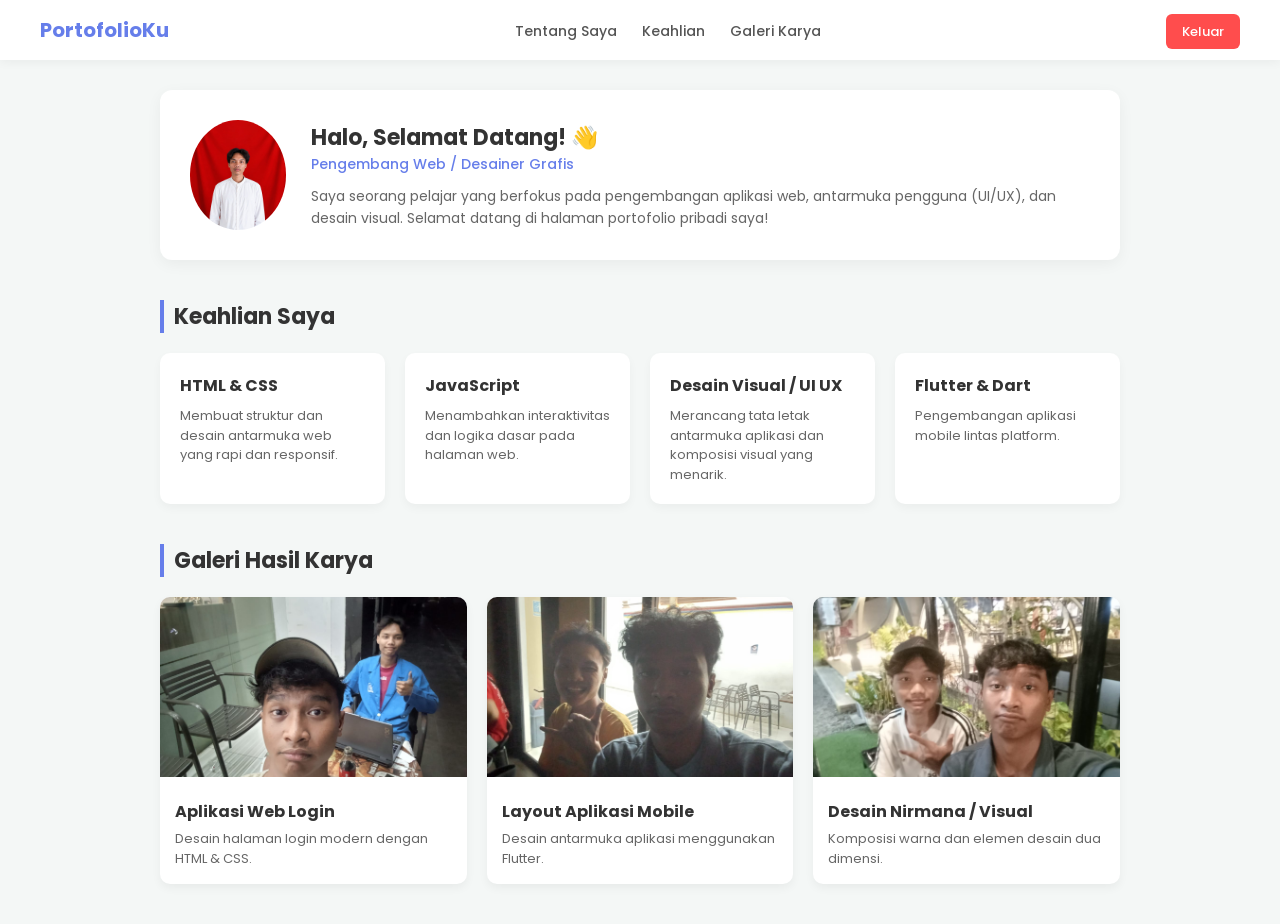
==== dashboard.html @ 4db44a09 "Add files via upload" ====
<!DOCTYPE html>
<html lang="id">
<head>
    <meta charset="UTF-8">
    <meta name="viewport" content="width=device-width, initial-scale=1.0">
    <title>Dashboard Profil - Portfolio Saya</title>
    <link rel="stylesheet" href="dashboard.css">
    <!-- Google Fonts -->
    <link href="https://fonts.googleapis.com/css2?family=Poppins:wght@300;400;500;600;700&display=swap" rel="stylesheet">
</head>
<body>

    <!-- Navigasi Atas -->
    <nav class="navbar">
        <div class="logo">PortofolioKu</div>
        <ul class="nav-links">
            <li><a href="#about">Tentang Saya</a></li>
            <li><a href="#skills">Keahlian</a></li>
            <li><a href="#gallery">Galeri Karya</a></li>
        </ul>
        <div class="user-action">
            <a href="index.html" class="btn-logout">Keluar</a>
        </div>
    </nav>

    <div class="main-container">
        <!-- Bagian 1: Tentang Saya (About Me) -->
        <section id="about" class="section profile-card">
            <div class="profile-header">
                <img src="poto_profil.jpeg" alt="Foto Profil" class="profile-img">
                <div class="profile-info">
                    <h2 id="nama-user">Halo, Selamat Datang! 👋</h2>
                    <p class="role">Pengembang Web / Desainer Grafis</p>
                    <p class="bio">
                        Saya seorang pelajar yang berfokus pada pengembangan aplikasi web, antarmuka pengguna (UI/UX), dan desain visual. Selamat datang di halaman portofolio pribadi saya!
                    </p>
                </div>
            </div>
        </section>

        <!-- Bagian 2: Daftar Keahlian (Skills) -->
        <section id="skills" class="section">
            <h2 class="section-title">Keahlian Saya</h2>
            <div class="skills-grid">
                <div class="skill-card">
                    <h3>HTML & CSS</h3>
                    <p>Membuat struktur dan desain antarmuka web yang rapi dan responsif.</p>
                </div>
                <div class="skill-card">
                    <h3>JavaScript</h3>
                    <p>Menambahkan interaktivitas dan logika dasar pada halaman web.</p>
                </div>
                <div class="skill-card">
                    <h3>Desain Visual / UI UX</h3>
                    <p>Merancang tata letak antarmuka aplikasi dan komposisi visual yang menarik.</p>
                </div>
                <div class="skill-card">
                    <h3>Flutter & Dart</h3>
                    <p>Pengembangan aplikasi mobile lintas platform.</p>
                </div>
            </div>
        </section>

        <!-- Bagian 3: Galeri Hasil Karya (Gallery) -->
        <section id="gallery" class="section">
            <h2 class="section-title">Galeri Hasil Karya</h2>
            <div class="gallery-grid">
                <div class="gallery-item">
                    <img src="karya2.jpeg" alt="Proyek 1">
                    <div class="gallery-info">
                        <h4>Aplikasi Web Login</h4>
                        <p>Desain halaman login modern dengan HTML & CSS.</p>
                    </div>
                </div>
                <div class="gallery-item">
                    <img src="karya3.jpeg" alt="Proyek 2">
                    <div class="gallery-info">
                        <h4>Layout Aplikasi Mobile</h4>
                        <p>Desain antarmuka aplikasi menggunakan Flutter.</p>
                    </div>
                </div>
                <div class="gallery-item">
                    <img src="karya4.jpeg" alt="Proyek 3">
                    <div class="gallery-info">
                        <h4>Desain Nirmana / Visual</h4>
                        <p>Komposisi warna dan elemen desain dua dimensi.</p>
                    </div>
                </div>
            </div>
        </section>
    </div>
<script>
        // Mengambil data email/nama yang disimpan saat login
        const user = localStorage.getItem('namaPengguna');
        
        // Jika datanya ada, ubah teks judul secara otomatis
        if (user) {
            document.getElementById('nama-user').innerText = `Halo, ${user}! 👋`;
        }
    </script>
</body>
</html>
---- dashboard.css ----
* {
    margin: 0;
    padding: 0;
    box-sizing: border-box;
    font-family: 'Poppins', sans-serif;
}

body {
    background-color: #f4f7f6;
    color: #333;
}

/* Navigasi / Navbar */
.navbar {
    background-color: #ffffff;
    padding: 15px 40px;
    display: flex;
    justify-content: space-between;
    align-items: center;
    position: sticky;
    top: 0;
    z-index: 100;
    box-shadow: 0 2px 10px rgba(0, 0, 0, 0.05);
}

.logo {
    font-size: 20px;
    font-weight: 700;
    color: #667eea;
}

.nav-links {
    display: flex;
    list-style: none;
    gap: 25px;
}

.nav-links a {
    text-decoration: none;
    color: #555;
    font-weight: 500;
    font-size: 14px;
    transition: color 0.3s;
}

.nav-links a:hover {
    color: #667eea;
}

.btn-logout {
    padding: 8px 16px;
    background-color: #ff4d4d;
    color: white;
    text-decoration: none;
    border-radius: 6px;
    font-size: 13px;
    font-weight: 500;
    transition: background 0.3s;
}

.btn-logout:hover {
    background-color: #e04343;
}

/* Kontainer Utama */
.main-container {
    max-width: 1000px;
    margin: 30px auto;
    padding: 0 20px;
}

.section {
    margin-bottom: 40px;
}

.section-title {
    font-size: 22px;
    margin-bottom: 20px;
    color: #333;
    border-left: 4px solid #667eea;
    padding-left: 10px;
}

/* Bagian Profile / About Me */
.profile-card {
    background: #ffffff;
    padding: 30px;
    border-radius: 12px;
    box-shadow: 0 4px 15px rgba(0,0,0,0.05);
}

.profile-header {
    display: flex;
    align-items: center;
    gap: 25px;
}

.profile-img {
    width: 110px;
    height: 110px;
    border-radius: 50%;
    object-fit: cover;
}

.profile-info h2 {
    font-size: 22px;
    color: #333;
}

.role {
    color: #667eea;
    font-weight: 500;
    font-size: 14px;
    margin-bottom: 10px;
}

.bio {
    font-size: 14px;
    color: #666;
    line-height: 1.6;
}

/* Grid Keahlian (Skills) */
.skills-grid {
    display: grid;
    grid-template-columns: repeat(auto-fit, minmax(220px, 1fr));
    gap: 20px;
}

.skill-card {
    background: white;
    padding: 20px;
    border-radius: 10px;
    box-shadow: 0 4px 10px rgba(0,0,0,0.04);
    transition: transform 0.3s;
}

.skill-card:hover {
    transform: translateY(-5px);
}

.skill-card h3 {
    font-size: 16px;
    color: #333;
    margin-bottom: 8px;
}

.skill-card p {
    font-size: 13px;
    color: #666;
    line-height: 1.5;
}

/* Grid Galeri Karya (Gallery) */
.gallery-grid {
    display: grid;
    grid-template-columns: repeat(auto-fit, minmax(280px, 1fr));
    gap: 20px;
}

.gallery-item {
    background: white;
    border-radius: 10px;
    overflow: hidden;
    box-shadow: 0 4px 10px rgba(0,0,0,0.05);
    transition: transform 0.3s;
}

.gallery-item:hover {
    transform: translateY(-5px);
}

.gallery-item img {
    width: 100%;
    height: 180px;
    object-fit: cover;
}

.gallery-info {
    padding: 15px;
}

.gallery-info h4 {
    font-size: 16px;
    color: #333;
    margin-bottom: 5px;
}

.gallery-info p {
    font-size: 13px;
    color: #666;
}

/* Responsif Layar HP */
@media (max-width: 600px) {
    .profile-header {
        flex-direction: column;
        text-align: center;
    }
    
    .navbar {
        padding: 15px 20px;
    }

    .nav-links {
        display: none; /* Sembunyikan menu di HP agar simpel */
    }
}
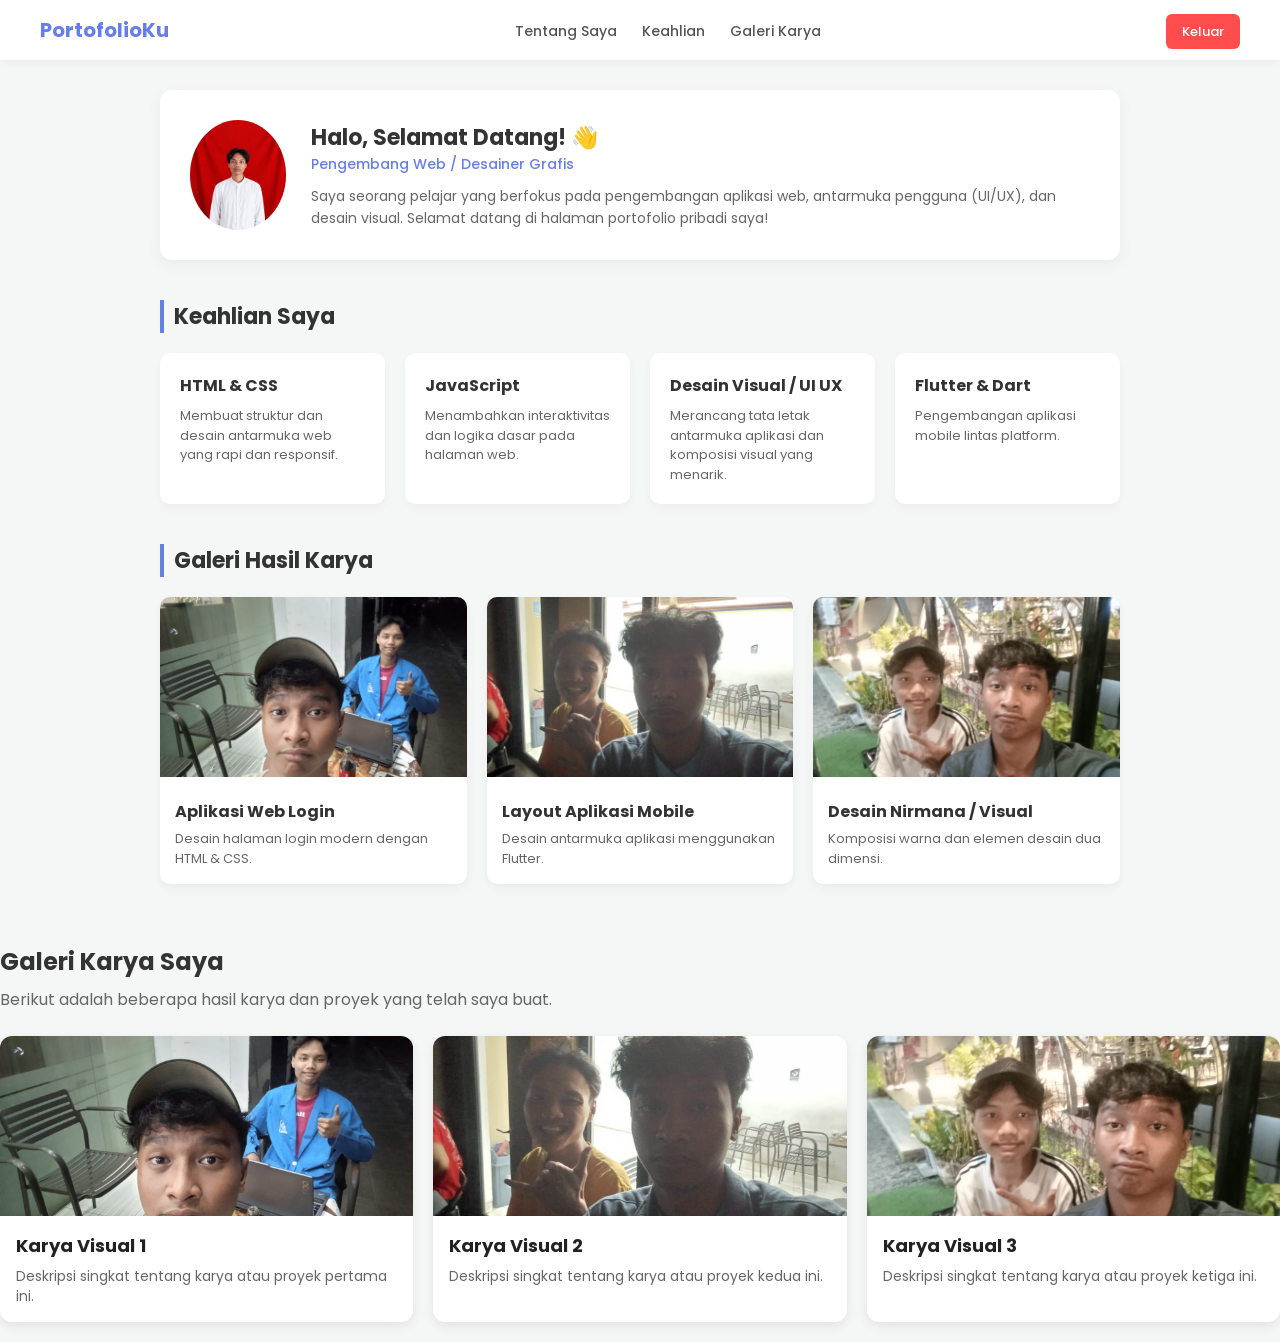
==== commit 7d70bdd3: "Add files via upload" ====
--- a/dashboard.html
+++ b/dashboard.html
@@ -89,6 +89,40 @@
             </div>
         </section>
     </div>
+    <!-- Bagian Galeri Karya -->
+<section class="portfolio-section">
+    <h2>Galeri Karya Saya</h2>
+    <p class="section-desc">Berikut adalah beberapa hasil karya dan proyek yang telah saya buat.</p>
+
+    <div class="portfolio-grid">
+        <!-- Kartu Karya 1 -->
+        <div class="portfolio-card">
+            <img src="karya2.jpeg" alt="Karya 1">
+            <div class="card-info">
+                <h3>Karya Visual 1</h3>
+                <p>Deskripsi singkat tentang karya atau proyek pertama ini.</p>
+            </div>
+        </div>
+
+        <!-- Kartu Karya 2 -->
+        <div class="portfolio-card">
+            <img src="karya3.jpeg" alt="Karya 2">
+            <div class="card-info">
+                <h3>Karya Visual 2</h3>
+                <p>Deskripsi singkat tentang karya atau proyek kedua ini.</p>
+            </div>
+        </div>
+
+        <!-- Kartu Karya 3 -->
+        <div class="portfolio-card">
+            <img src="karya4.jpeg" alt="Karya 3">
+            <div class="card-info">
+                <h3>Karya Visual 3</h3>
+                <p>Deskripsi singkat tentang karya atau proyek ketiga ini.</p>
+            </div>
+        </div>
+    </div>
+</section>
 <script>
         // Mengambil data email/nama yang disimpan saat login
         const user = localStorage.getItem('namaPengguna');
--- a/dashboard.css
+++ b/dashboard.css
@@ -205,4 +205,65 @@
     .nav-links {
         display: none; /* Sembunyikan menu di HP agar simpel */
     }
+}
+/* Styling Galeri Karya */
+.portfolio-section {
+    margin-top: 30px;
+    padding: 20px 0;
+}
+
+.portfolio-section h2 {
+    font-size: 24px;
+    margin-bottom: 8px;
+    color: #333;
+}
+
+.section-desc {
+    color: #666;
+    margin-bottom: 24px;
+}
+
+/* Grid Layout */
+.portfolio-grid {
+    display: grid;
+    grid-template-columns: repeat(auto-fit, minmax(250px, 1fr));
+    gap: 20px;
+}
+
+/* Kartu Portofolio */
+.portfolio-card {
+    background: #ffffff;
+    border-radius: 12px;
+    overflow: hidden;
+    box-shadow: 0 4px 12px rgba(0, 0, 0, 0.08);
+    transition: transform 0.3s ease, box-shadow 0.3s ease;
+}
+
+.portfolio-card:hover {
+    transform: translateY(-5px);
+    box-shadow: 0 8px 20px rgba(0, 0, 0, 0.15);
+}
+
+.portfolio-card img {
+    width: 100%;
+    height: 180px;
+    object-fit: cover;
+    display: block;
+}
+
+.card-info {
+    padding: 16px;
+}
+
+.card-info h3 {
+    margin: 0 0 8px 0;
+    font-size: 18px;
+    color: #222;
+}
+
+.card-info p {
+    margin: 0;
+    font-size: 14px;
+    color: #666;
+    line-height: 1.4;
 }
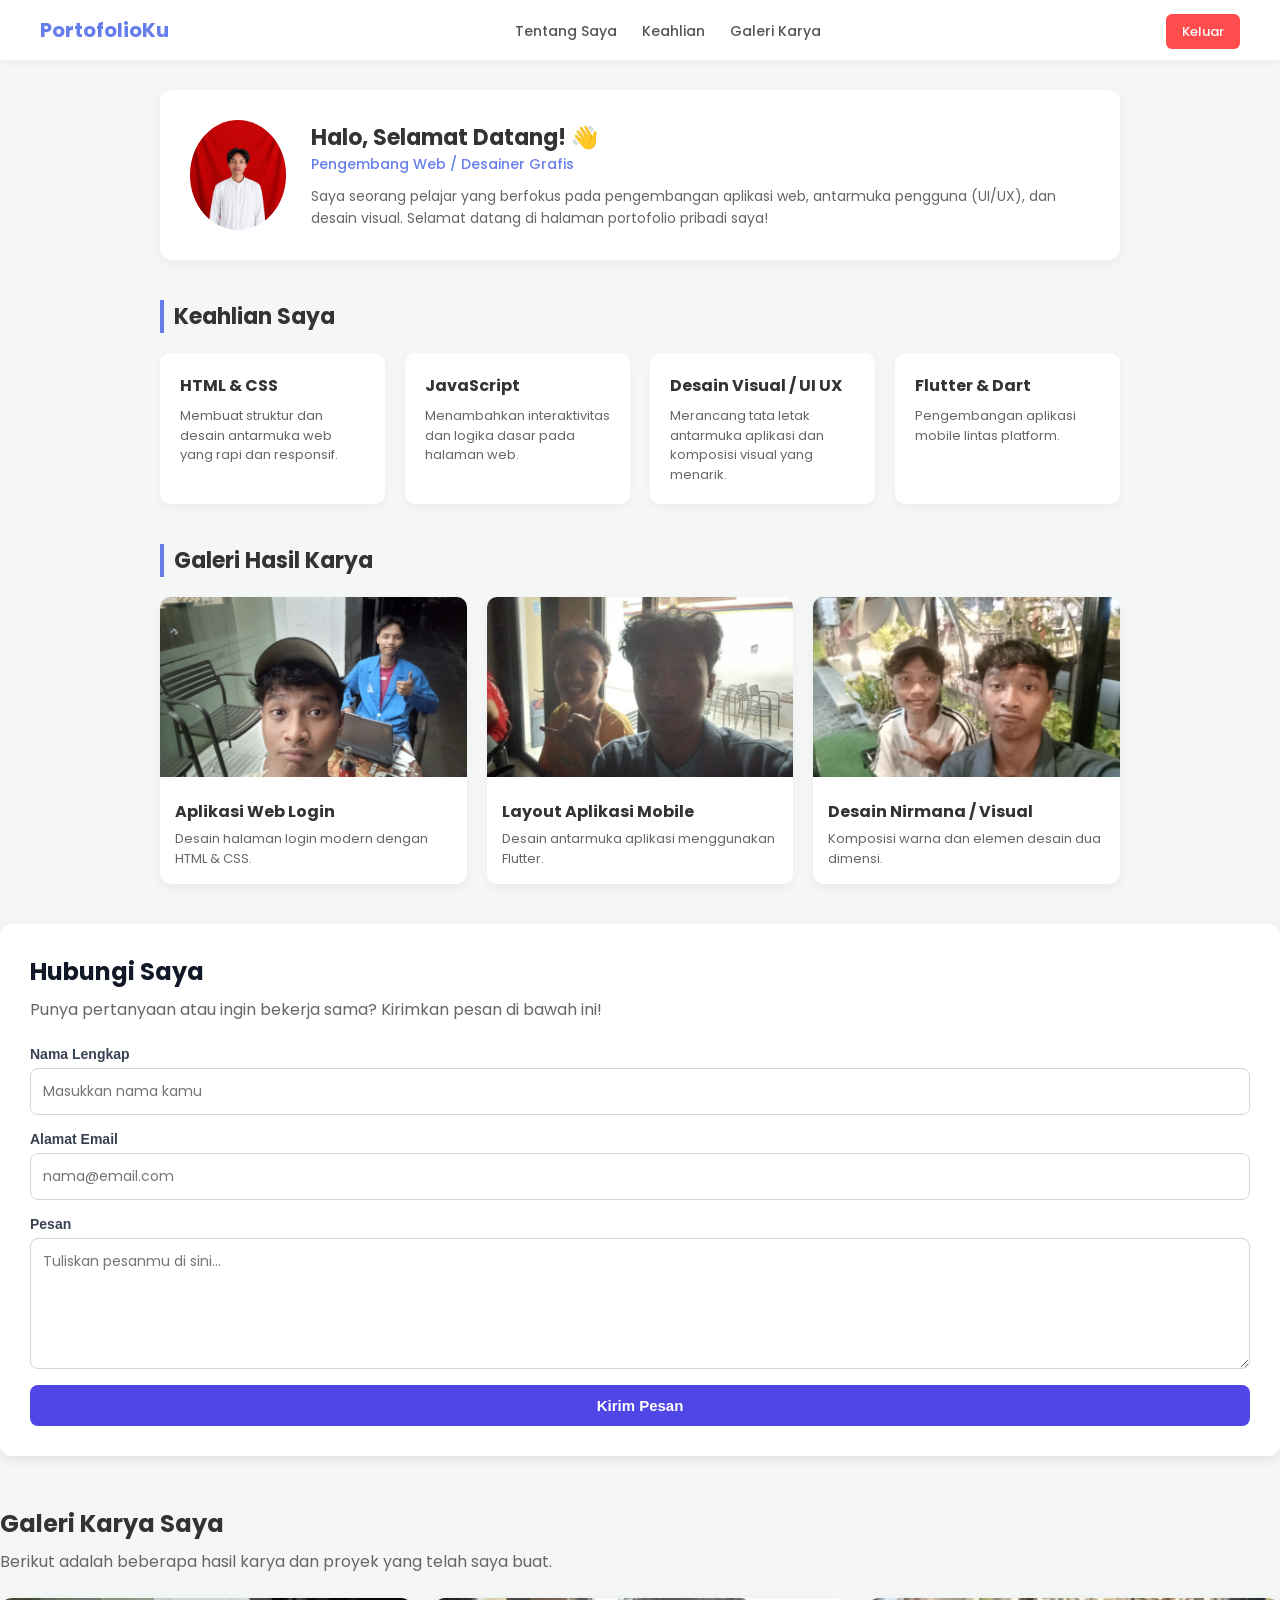
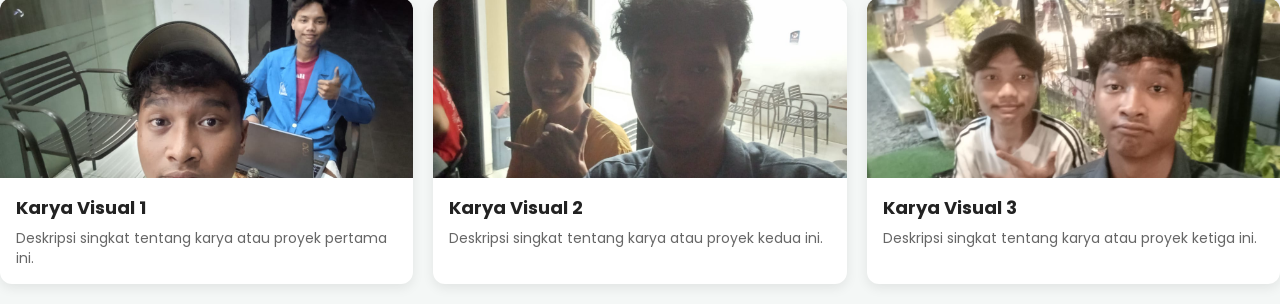
==== commit ca557ca4: "Add files via upload" ====
--- a/dashboard.html
+++ b/dashboard.html
@@ -89,6 +89,33 @@
             </div>
         </section>
     </div>
+    <!-- Bagian Form Kontak -->
+<section id="contact" class="contact-section">
+    <h2>Hubungi Saya</h2>
+    <p class="section-desc">Punya pertanyaan atau ingin bekerja sama? Kirimkan pesan di bawah ini!</p>
+
+    <form action="1bd6b22e-0411-4540-93c0-f9daa3ed5e6e" method="POST" class="contact-form">
+        <!-- Gantilah Access Key ini dengan milikmu dari Web3Forms -->
+        <input type="hidden" name="access_key" value="YOUR_ACCESS_KEY_HERE">
+
+        <div class="form-group">
+            <label for="name">Nama Lengkap</label>
+            <input type="text" id="name" name="name" placeholder="Masukkan nama kamu" required>
+        </div>
+
+        <div class="form-group">
+            <label for="email">Alamat Email</label>
+            <input type="email" id="email" name="email" placeholder="nama@email.com" required>
+        </div>
+
+        <div class="form-group">
+            <label for="message">Pesan</label>
+            <textarea id="message" name="message" rows="5" placeholder="Tuliskan pesanmu di sini..." required></textarea>
+        </div>
+
+        <button type="submit" class="btn-submit">Kirim Pesan</button>
+    </form>
+</section>
     <!-- Bagian Galeri Karya -->
 <section class="portfolio-section">
     <h2>Galeri Karya Saya</h2>
--- a/dashboard.css
+++ b/dashboard.css
@@ -266,4 +266,68 @@
     font-size: 14px;
     color: #666;
     line-height: 1.4;
+}
+/* Styling Form Kontak */
+.contact-section {
+    margin-top: 40px;
+    padding: 30px;
+    background: #ffffff;
+    border-radius: 12px;
+    box-shadow: 0 4px 12px rgba(0, 0, 0, 0.08);
+}
+
+.contact-section h2 {
+    font-size: 24px;
+    margin-bottom: 8px;
+    color: #111827;
+}
+
+.contact-form {
+    display: flex;
+    flex-direction: column;
+    gap: 16px;
+    margin-top: 20px;
+}
+
+.form-group {
+    display: flex;
+    flex-direction: column;
+    gap: 6px;
+}
+
+.form-group label {
+    font-size: 14px;
+    font-weight: 600;
+    color: #374151;
+}
+
+.form-group input,
+.form-group textarea {
+    padding: 12px;
+    border: 1px solid #d1d5db;
+    border-radius: 8px;
+    font-size: 14px;
+    outline: none;
+    transition: border-color 0.2s;
+}
+
+.form-group input:focus,
+.form-group textarea:focus {
+    border-color: #4f46e5;
+}
+
+.btn-submit {
+    background-color: #4f46e5;
+    color: white;
+    padding: 12px 20px;
+    border: none;
+    border-radius: 8px;
+    font-size: 15px;
+    font-weight: 600;
+    cursor: pointer;
+    transition: background-color 0.3s ease;
+}
+
+.btn-submit:hover {
+    background-color: #4338ca;
 }
